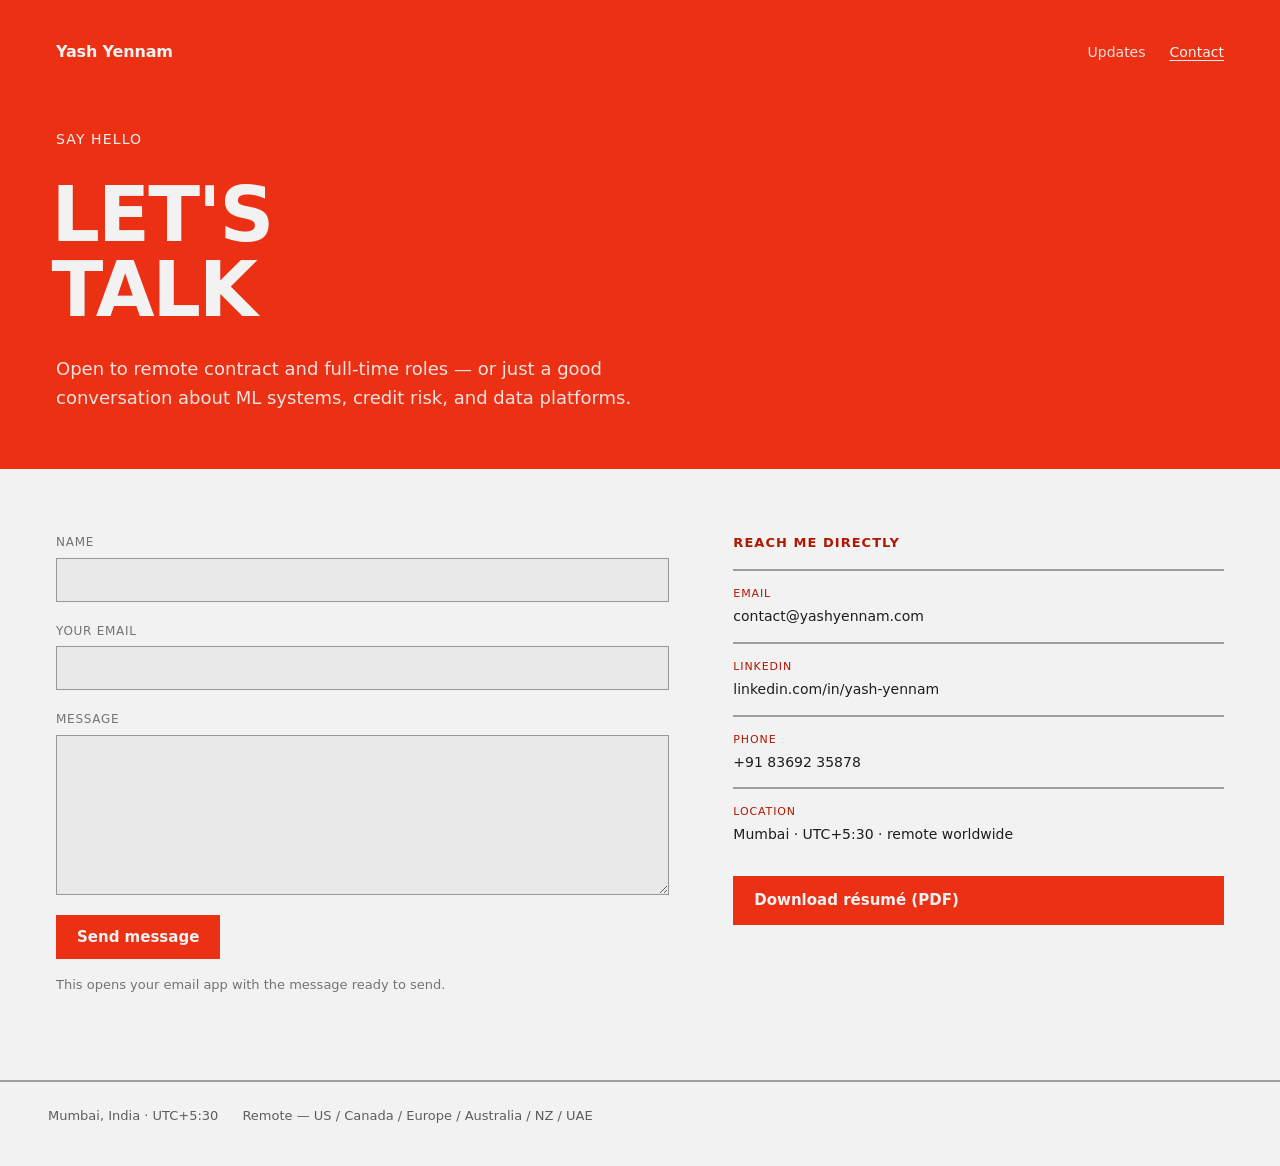
==== contact.html @ f38a9617 "Add Contact and Updates pages with poster-band design - Contact page: red poster hero, form (mailto " ====
<!DOCTYPE html>
<html lang="en">
<head>
<meta charset="UTF-8">
<meta name="viewport" content="width=device-width, initial-scale=1.0">
<title>Contact — Yash Yennam</title>
<meta name="description" content="Get in touch with Yash Yennam — Senior Data Scientist and ML Engineer, Mumbai. Remote contract and full-time roles.">
<meta http-equiv="Content-Security-Policy" content="default-src 'none'; style-src 'self' https://fonts.googleapis.com; font-src https://fonts.gstatic.com; img-src 'self' data:; script-src 'self'; base-uri 'none'; form-action 'none'; upgrade-insecure-requests">
<meta name="referrer" content="no-referrer">
<link rel="icon" href="data:,">
<link rel="preconnect" href="https://fonts.googleapis.com">
<link rel="preconnect" href="https://fonts.gstatic.com" crossorigin>
<link rel="stylesheet" href="https://fonts.googleapis.com/css2?family=Archivo:wght@400;600;800&display=swap">
<link rel="stylesheet" href="style.css">
</head>
<body>

<header class="hero hero-compact">
  <nav class="hero-nav">
    <a class="brand" href="index.html">Yash Yennam</a>
    <div class="links">
      <a class="nav-link" href="updates/index.html">Updates</a>
      <a class="nav-link" href="contact.html" aria-current="page">Contact</a>
    </div>
  </nav>
  <p class="hero-kicker">Say hello</p>
  <h1 class="hero-name">LET'S<br>TALK</h1>
  <p class="hero-lede">Open to remote contract and full-time roles — or just a good conversation about ML systems, credit risk, and data platforms.</p>
</header>

<main class="contact-wrap">

  <form id="contact-form">
    <div class="field">
      <label for="name">Name</label>
      <input type="text" id="name" name="name" autocomplete="name" required>
    </div>
    <div class="field">
      <label for="email">Your email</label>
      <input type="email" id="email" name="email" autocomplete="email" required>
    </div>
    <div class="field">
      <label for="message">Message</label>
      <textarea id="message" name="message" required></textarea>
    </div>
    <button type="submit" class="btn btn-accent">Send message</button>
    <p class="form-note">This opens your email app with the message ready to send.</p>
    <p class="form-status" id="form-status"></p>
  </form>

  <aside class="contact-aside">
    <h2 class="block-label">Reach me directly</h2>
    <div class="rail-contact">
      <a class="rail-item" href="mailto:contact@yashyennam.com">
        <span class="rail-label">Email</span>contact@yashyennam.com
      </a>
      <a class="rail-item" href="https://linkedin.com/in/yash-yennam" target="_blank" rel="noopener">
        <span class="rail-label">LinkedIn</span>linkedin.com/in/yash-yennam
      </a>
      <a class="rail-item" href="tel:+918369235878">
        <span class="rail-label">Phone</span>+91 83692 35878
      </a>
      <div class="rail-item rail-static">
        <span class="rail-label">Location</span>Mumbai &middot; UTC+5:30 &middot; remote worldwide
      </div>
    </div>
    <a class="btn btn-accent btn-block" href="assets/Yash-Yennam-Resume.pdf" target="_blank" rel="noopener">Download résumé (PDF)</a>
  </aside>

</main>

<footer class="site-footer">
  <span>Mumbai, India &middot; UTC+5:30</span>
  <span>Remote &mdash; US / Canada / Europe / Australia / NZ / UAE</span>
</footer>

<script src="contact.js"></script>
</body>
</html>
---- style.css ----
:root {
  --color-bg: #f3f2f2;
  --color-text: #201e1d;
  --color-accent: #ec3013;
  --color-accent-600: #dd2b0f;
  --color-accent-700: #ae1800;
  --color-divider: rgba(32, 30, 29, 0.4);
  --font: "Archivo", system-ui, sans-serif;
}

* { box-sizing: border-box; }

html { -webkit-font-smoothing: antialiased; }

body {
  margin: 0;
  background: var(--color-bg);
  color: var(--color-text);
  font-family: var(--font);
  font-size: 15px;
  line-height: 1.55;
}

a { color: inherit; }

:focus { outline: none; }
:focus-visible { outline: 2px solid var(--color-accent); outline-offset: 2px; }

/* ---- Buttons ---- */
.btn {
  display: inline-flex;
  align-items: center;
  justify-content: flex-start;
  font-family: var(--font);
  font-weight: 800;
  font-size: 15px;
  text-decoration: none;
  padding: 12px 20px;
  border-radius: 0;
  border: 1px solid transparent;
  cursor: pointer;
}

.btn-solid {
  background: var(--color-bg);
  color: var(--color-accent);
}
.btn-solid:hover { background: var(--color-neutral, #eae7e7); }

.btn-outline {
  background: transparent;
  color: var(--color-bg);
  border-color: var(--color-bg);
}
.btn-outline:hover { background: rgba(243, 242, 242, 0.12); }

.btn-accent {
  background: var(--color-accent);
  color: var(--color-bg);
}
.btn-accent:hover { background: var(--color-accent-600); }
.btn-accent:active { background: var(--color-accent-700); }

.btn-block { width: 100%; margin-top: 16px; justify-content: flex-start; }

/* ---- Hero (poster band, from mockup 1c) ---- */
.hero {
  background: var(--color-accent);
  color: var(--color-bg);
  padding: 88px 56px 72px;
}

.hero-kicker {
  font-size: 14px;
  text-transform: uppercase;
  letter-spacing: 0.08em;
  margin: 0 0 28px;
}

.hero-name {
  font-family: var(--font);
  font-weight: 800;
  font-size: 110px;
  line-height: 0.98;
  letter-spacing: -0.025em;
  margin: 0 0 0 -0.058em;
  color: var(--color-bg);
}

.hero-actions {
  display: flex;
  gap: 12px;
  flex-wrap: wrap;
  margin-top: 48px;
}

/* ---- Sheet body (index-card layout, from mockup 1b) ---- */
.sheet {
  display: grid;
  grid-template-columns: 360px 1fr;
}

.rail {
  border-right: 2px solid var(--color-divider);
  padding: 48px 40px;
  display: flex;
  flex-direction: column;
  gap: 32px;
}

.rail-photo {
  width: 100%;
  height: 340px;
  overflow: hidden;
  filter: grayscale(1) contrast(1.08);
  background: var(--color-text);
}

.rail-photo img {
  width: 100%;
  height: 100%;
  object-fit: cover;
  object-position: center 30%;
  display: block;
}

.rail-contact {
  display: flex;
  flex-direction: column;
}

.rail-item {
  display: block;
  padding: 14px 0;
  border-top: 2px solid var(--color-divider);
  font-size: 14px;
  text-decoration: none;
  color: var(--color-text);
}

.rail-label {
  display: block;
  font-size: 11px;
  letter-spacing: 0.08em;
  text-transform: uppercase;
  color: var(--color-accent-700);
  margin-bottom: 4px;
}

.rail-static { cursor: default; }

.content {
  padding: 48px 48px 64px;
  min-width: 0;
}

.lede {
  font-size: 19px;
  line-height: 1.6;
  max-width: 56ch;
  margin: 0;
}

.block { margin-top: 44px; }

.block-label {
  display: block;
  font-family: var(--font);
  font-size: 13px;
  font-weight: 800;
  letter-spacing: 0.08em;
  text-transform: uppercase;
  color: var(--color-accent-700);
  margin: 0 0 20px;
}

/* ---- Experience table ---- */
.exp-table {
  width: 100%;
  border-collapse: collapse;
  font-size: 14px;
}

.exp-table th {
  text-align: left;
  font-size: 11px;
  letter-spacing: 0.08em;
  text-transform: uppercase;
  color: rgba(32, 30, 29, 0.6);
  padding: 8px;
  border-bottom: 2px solid var(--color-divider);
}

.exp-table td {
  padding: 12px 8px;
  border-bottom: 1px solid var(--color-divider);
  vertical-align: baseline;
}

.exp-table .nowrap { white-space: nowrap; color: rgba(32, 30, 29, 0.7); }

/* ---- Selected work grid ---- */
.work-grid {
  display: grid;
  grid-template-columns: 1fr 1fr;
  gap: 0 48px;
}

.work-item {
  padding: 16px 0;
  border-top: 2px solid var(--color-divider);
}

.work-item h3 {
  font-family: var(--font);
  font-weight: 800;
  font-size: 17px;
  margin: 0 0 6px;
}

.work-item p {
  font-size: 14px;
  line-height: 1.6;
  margin: 0;
  color: rgba(32, 30, 29, 0.75);
}

/* ---- Education / certifications ---- */
.edu-grid {
  display: grid;
  grid-template-columns: 1.2fr 1fr;
  gap: 0 48px;
}

.edu-item {
  display: flex;
  flex-direction: column;
  gap: 4px;
  padding: 16px 0;
  border-top: 2px solid var(--color-divider);
}

.edu-item span {
  font-size: 13px;
  color: rgba(32, 30, 29, 0.7);
}

.cert-list {
  margin: 0;
  padding: 16px 0 0 20px;
  border-top: 2px solid var(--color-divider);
  font-size: 14px;
  line-height: 1.7;
}

.cert-list li { margin-bottom: 4px; }

/* ---- Stack ---- */
.stack-block { padding-top: 20px; border-top: 2px solid var(--color-divider); }
.stack-block .block-label { margin-bottom: 12px; }

.stack-line {
  font-size: 14px;
  line-height: 1.8;
  margin: 0;
  color: rgba(32, 30, 29, 0.78);
}

/* ---- Footer ---- */
.site-footer {
  display: flex;
  gap: 24px;
  flex-wrap: wrap;
  padding: 24px 48px 40px;
  font-size: 13px;
  color: rgba(32, 30, 29, 0.7);
  border-top: 2px solid var(--color-divider);
}

/* ---- Nav (inside poster hero) ---- */
.hero-nav {
  display: flex;
  align-items: center;
  justify-content: space-between;
  margin-bottom: 56px;
}

.hero-nav .brand {
  font-family: var(--font);
  font-weight: 800;
  font-size: 16px;
  color: var(--color-bg);
  text-decoration: none;
  letter-spacing: -0.01em;
}

.hero-nav .links { display: flex; gap: 24px; }

.hero-nav .nav-link {
  font-size: 14px;
  color: var(--color-bg);
  text-decoration: none;
  opacity: 0.9;
}
.hero-nav .nav-link:hover { opacity: 1; text-decoration: underline; text-underline-offset: 3px; }

/* ---- Compact poster band (interior pages) ---- */
.hero-compact { padding: 40px 56px 56px; }

.hero-compact .hero-nav { margin-bottom: 64px; }

.hero-compact .hero-name {
  font-size: 76px;
}

.hero-lede {
  font-size: 18px;
  line-height: 1.6;
  color: var(--color-bg);
  opacity: 0.92;
  max-width: 52ch;
  margin: 28px 0 0;
}

/* Post title sits in the band instead of the display name */
.hero-post-title {
  font-family: var(--font);
  font-weight: 800;
  font-size: 54px;
  line-height: 1.05;
  letter-spacing: -0.025em;
  margin: 0 0 0 -0.04em;
  color: var(--color-bg);
  max-width: 20ch;
}

.hero-nav .nav-link[aria-current="page"] {
  opacity: 1;
  text-decoration: underline;
  text-underline-offset: 3px;
}

/* ---- Contact form ---- */
.contact-wrap {
  display: grid;
  grid-template-columns: minmax(0, 5fr) minmax(0, 4fr);
  gap: 64px;
  padding: 64px 56px 72px;
  align-items: start;
}

.contact-aside .block-label { margin-bottom: 16px; }

.contact-aside .rail-item:first-of-type { border-top: 2px solid var(--color-divider); }

.contact-aside p {
  font-size: 15px;
  line-height: 1.7;
  color: rgba(32, 30, 29, 0.7);
  margin: 0 0 24px;
}

.field { margin-bottom: 20px; display: flex; flex-direction: column; gap: 6px; }

.field label {
  font-size: 12px;
  letter-spacing: 0.06em;
  text-transform: uppercase;
  color: rgba(32, 30, 29, 0.6);
}

.field input,
.field textarea {
  font-family: var(--font);
  font-size: 15px;
  padding: 12px 14px;
  border: 1px solid var(--color-divider);
  background: #eae9e9;
  color: var(--color-text);
  border-radius: 0;
}

.field textarea { min-height: 160px; resize: vertical; }

.field input:focus-visible,
.field textarea:focus-visible {
  outline: 2px solid var(--color-accent);
  outline-offset: 0;
  border-color: var(--color-accent);
}

.form-note { font-size: 13px; color: rgba(32, 30, 29, 0.6); margin-top: 16px; }

.form-status {
  font-size: 14px;
  margin-top: 16px;
  padding: 12px 14px;
  border: 1px solid var(--color-divider);
  display: none;
}
.form-status.visible { display: block; }

/* ---- Updates list ---- */
.updates-list { padding: 64px 56px 72px; }

.update-row {
  display: grid;
  grid-template-columns: 56px 1fr auto;
  gap: 32px;
  padding: 28px 0;
  border-top: 2px solid var(--color-divider);
  text-decoration: none;
  color: var(--color-text);
  align-items: baseline;
}
.update-row:last-of-type { border-bottom: 2px solid var(--color-divider); }

.update-index {
  font-family: var(--font);
  font-weight: 800;
  font-size: 15px;
}

.update-date {
  font-size: 14px;
  color: rgba(32, 30, 29, 0.6);
  white-space: nowrap;
  font-feature-settings: 'tnum' 1;
}

.update-title {
  font-family: var(--font);
  font-weight: 800;
  font-size: 28px;
  line-height: 1.15;
  letter-spacing: -0.015em;
  margin: 0 0 10px;
}

.update-teaser {
  font-size: 15px;
  line-height: 1.6;
  color: rgba(32, 30, 29, 0.72);
  margin: 0;
  max-width: 62ch;
}

.update-row:hover .update-title { color: var(--color-accent-700); }

/* ---- Blog post ---- */
.post { padding: 64px 56px 72px; max-width: 720px; }

.post-lede {
  font-size: 21px !important;
  line-height: 1.55 !important;
  color: var(--color-text);
  margin-bottom: 32px !important;
}

.post p { font-size: 17px; line-height: 1.75; margin: 0 0 24px; max-width: 68ch; }
.post a { color: var(--color-accent-700); }
.post a:hover { color: var(--color-accent); }

.post figure { margin: 40px 0; }
.post figure img { width: 100%; border: 1px solid var(--color-divider); display: block; }
.post figcaption { font-size: 13px; color: rgba(32, 30, 29, 0.6); margin-top: 10px; }

.post-back { display: inline-block; margin-top: 40px; font-size: 14px; }

/* ---- Responsive ---- */
@media (max-width: 860px) {
  .hero { padding: 56px 24px 48px; }
  .hero-name { font-size: clamp(48px, 16vw, 90px); }

  .sheet { grid-template-columns: 1fr; }

  .rail {
    border-right: none;
    border-bottom: 2px solid var(--color-divider);
    padding: 32px 24px;
  }

  .content { padding: 32px 24px 48px; }

  .work-grid,
  .edu-grid { grid-template-columns: 1fr; }

  .edu-item,
  .cert-list { border-top: 2px solid var(--color-divider); }

  .exp-table thead { display: none; }

  .exp-table tr {
    display: flex;
    flex-direction: column;
    padding: 12px 0;
    border-bottom: 1px solid var(--color-divider);
  }

  .exp-table td { border-bottom: none; padding: 2px 0; }

  .site-footer { padding: 24px 24px 32px; }

  .hero-compact { padding: 28px 24px 40px; }
  .hero-compact .hero-nav { margin-bottom: 40px; }
  .hero-compact .hero-name { font-size: clamp(44px, 15vw, 76px); }
  .hero-post-title { font-size: clamp(28px, 9vw, 54px); max-width: none; }
  .hero-lede { font-size: 16px; }

  .contact-wrap {
    grid-template-columns: 1fr;
    gap: 40px;
    padding: 40px 24px 56px;
  }

  .updates-list { padding: 40px 24px 56px; }
  .update-row { grid-template-columns: 40px 1fr; gap: 16px; }
  .update-date { grid-column: 2; }

  .post { padding: 40px 24px 56px; }
  .post-lede { font-size: 18px !important; }
  .post p { font-size: 16px; }
  .post figure { margin: 32px 0; }
}
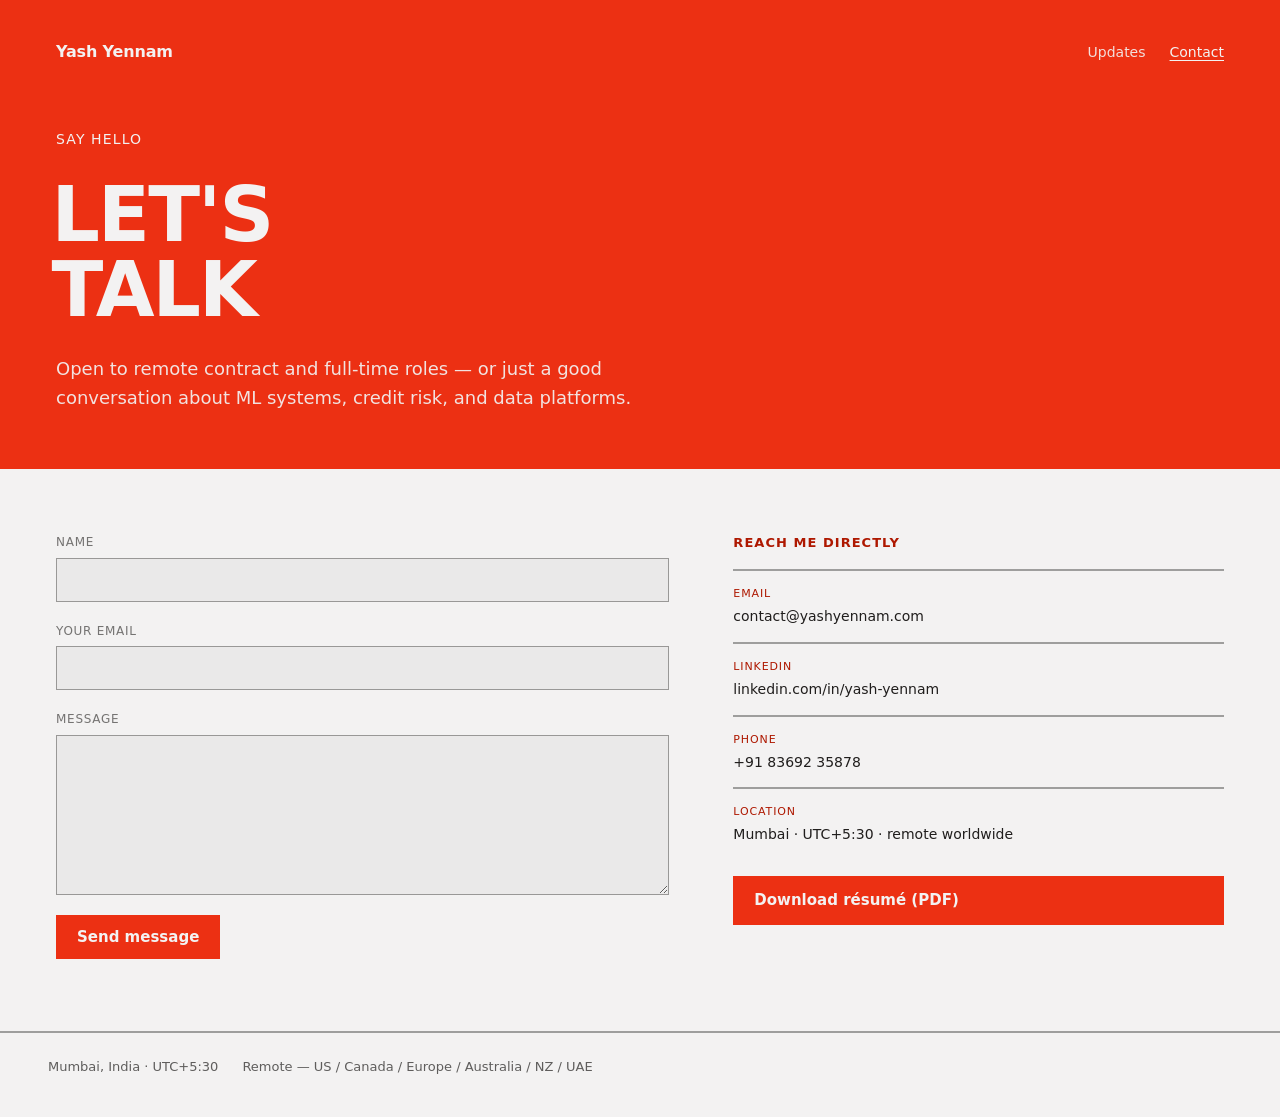
==== commit 7ae18f04: "Wire contact form to Formspree, add .nojekyll - Form POSTs to Formspree with AJAX (stays on page), n" ====
--- a/contact.html
+++ b/contact.html
@@ -5,7 +5,7 @@
 <meta name="viewport" content="width=device-width, initial-scale=1.0">
 <title>Contact — Yash Yennam</title>
 <meta name="description" content="Get in touch with Yash Yennam — Senior Data Scientist and ML Engineer, Mumbai. Remote contract and full-time roles.">
-<meta http-equiv="Content-Security-Policy" content="default-src 'none'; style-src 'self' https://fonts.googleapis.com; font-src https://fonts.gstatic.com; img-src 'self' data:; script-src 'self'; base-uri 'none'; form-action 'none'; upgrade-insecure-requests">
+<meta http-equiv="Content-Security-Policy" content="default-src 'none'; style-src 'self' https://fonts.googleapis.com; font-src https://fonts.gstatic.com; img-src 'self' data:; script-src 'self'; connect-src https://formspree.io; form-action https://formspree.io; base-uri 'none'; upgrade-insecure-requests">
 <meta name="referrer" content="no-referrer">
 <link rel="icon" href="data:,">
 <link rel="preconnect" href="https://fonts.googleapis.com">
@@ -30,7 +30,7 @@
 
 <main class="contact-wrap">
 
-  <form id="contact-form">
+  <form id="contact-form" action="https://formspree.io/f/xbgrdako" method="POST">
     <div class="field">
       <label for="name">Name</label>
       <input type="text" id="name" name="name" autocomplete="name" required>
@@ -43,9 +43,8 @@
       <label for="message">Message</label>
       <textarea id="message" name="message" required></textarea>
     </div>
-    <button type="submit" class="btn btn-accent">Send message</button>
-    <p class="form-note">This opens your email app with the message ready to send.</p>
-    <p class="form-status" id="form-status"></p>
+    <button type="submit" class="btn btn-accent" id="submit-btn">Send message</button>
+    <p class="form-status" id="form-status" role="status" aria-live="polite"></p>
   </form>
 
   <aside class="contact-aside">
--- a/style.css
+++ b/style.css
@@ -393,12 +393,18 @@
 
 .form-status {
   font-size: 14px;
+  line-height: 1.5;
   margin-top: 16px;
   padding: 12px 14px;
   border: 1px solid var(--color-divider);
   display: none;
 }
 .form-status.visible { display: block; }
+.form-status.pending { color: rgba(32, 30, 29, 0.7); }
+.form-status.ok { border-color: var(--color-accent); color: var(--color-accent-700); }
+.form-status.err { border-color: var(--color-accent); background: #fff2ef; color: var(--color-accent-800); }
+
+#submit-btn:disabled { opacity: 0.5; cursor: not-allowed; }
 
 /* ---- Updates list ---- */
 .updates-list { padding: 64px 56px 72px; }
